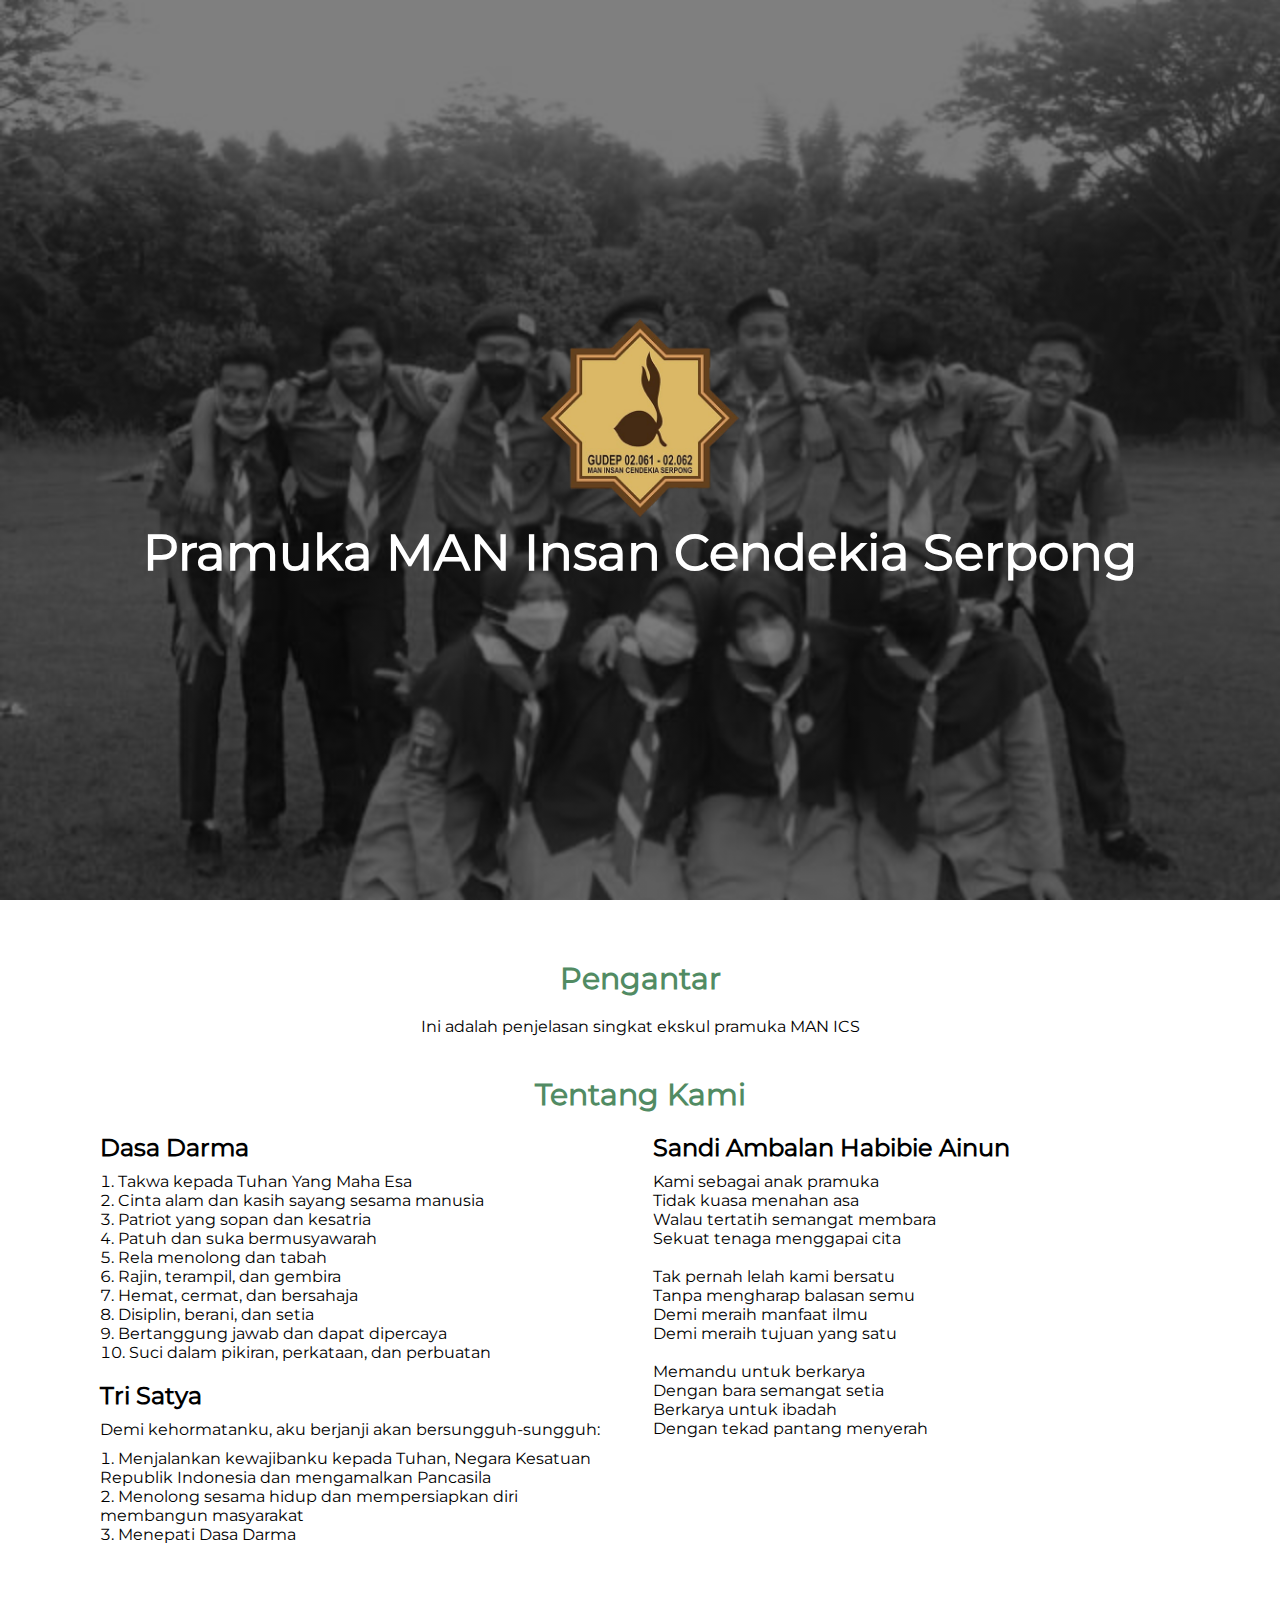
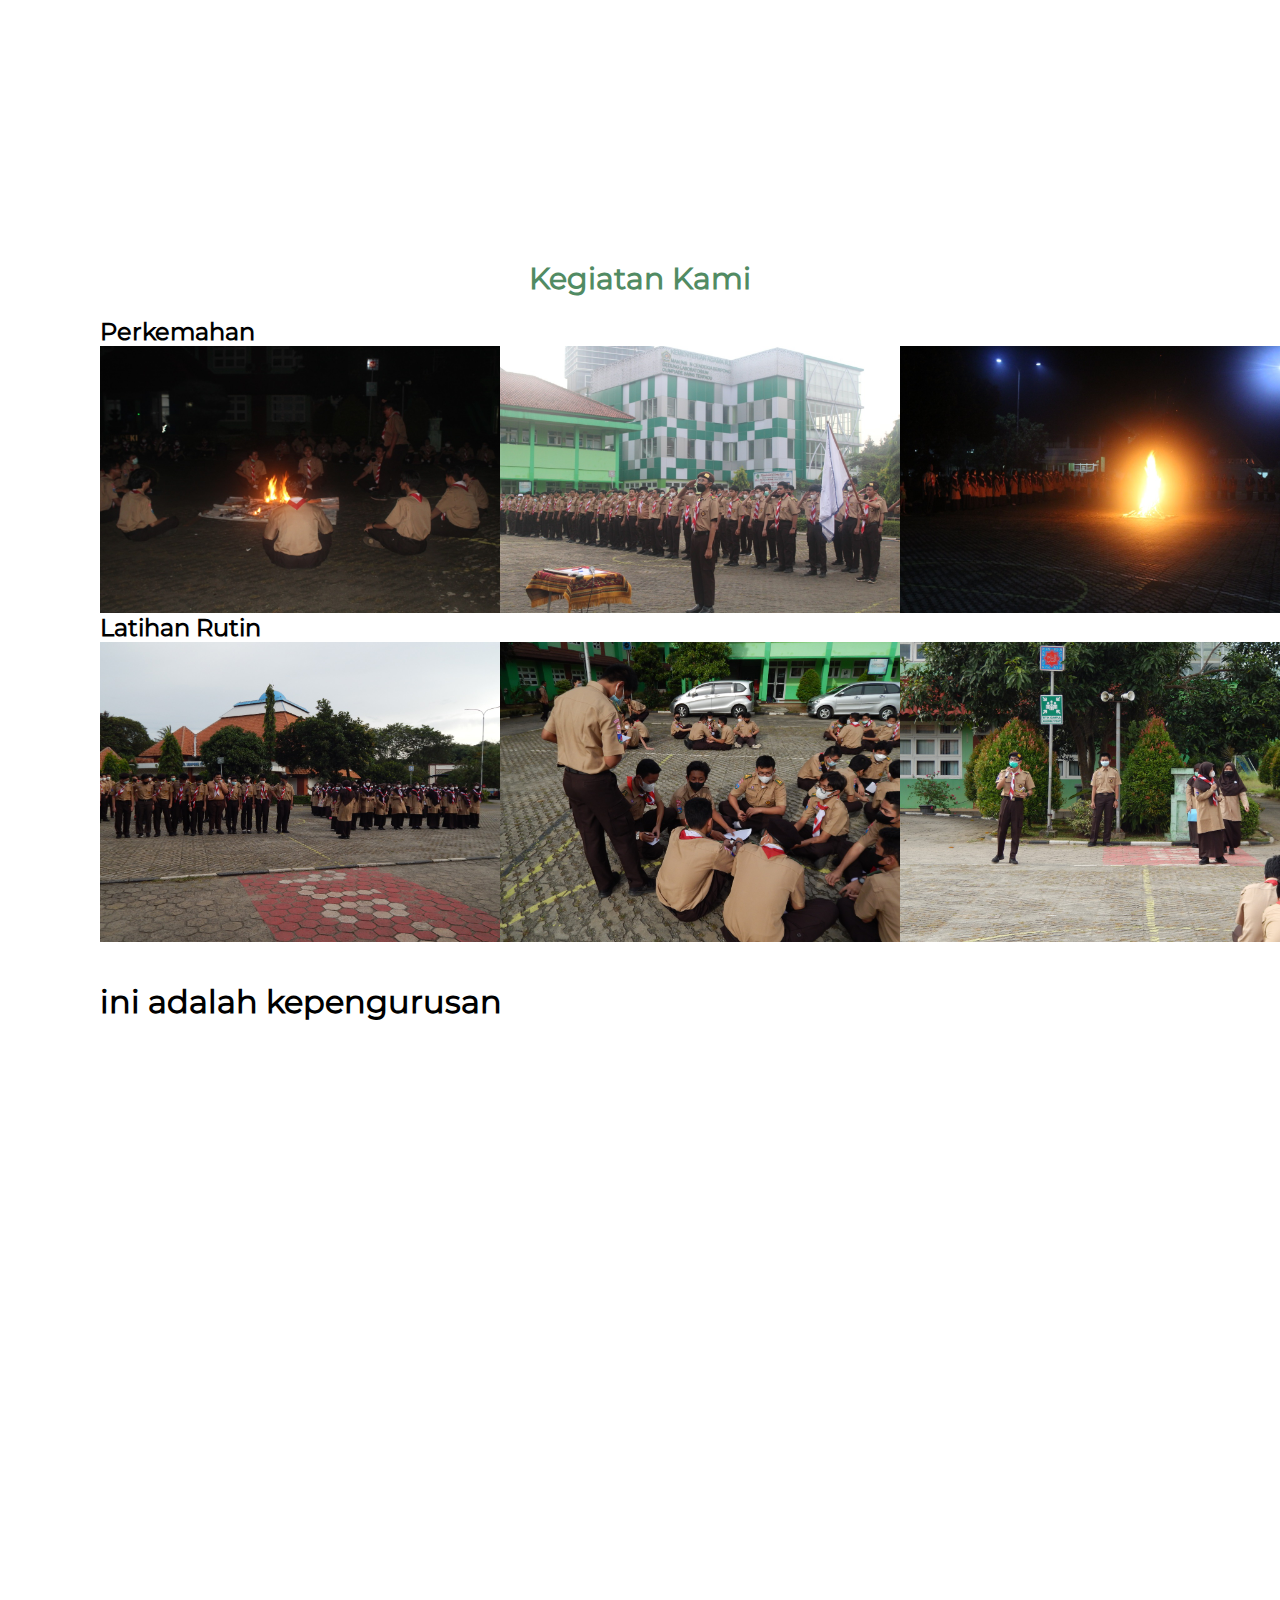
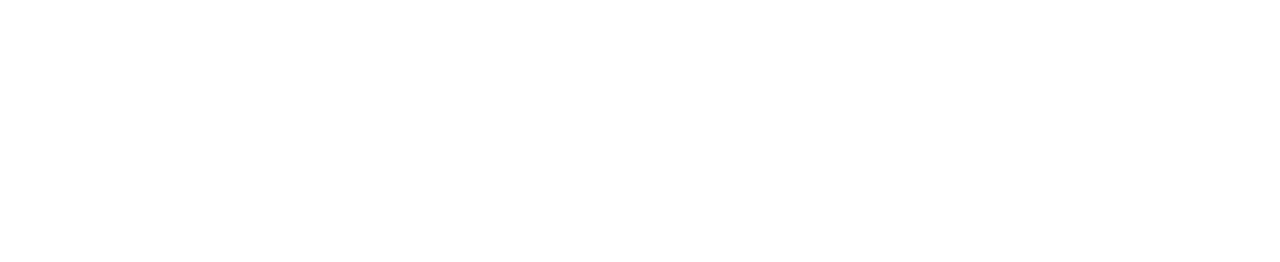
==== index.html @ 786d6eca "Add files via upload" ====
<!DOCTYPE html>
<html lang="en">

<head>
    <link rel="stylesheet" href="./index.css">
    <meta charset="UTF-8">
    <meta http-equiv="X-UA-Compatible" content="IE=edge">
    <meta name="viewport" content="width=device-width, initial-scale=1.0">
    <title>Pramuka Insan Cendekia Serpong</title>
</head>

<body>
    <section class="bgrame">
        <div class="box">
            <div>
                <!--
                <img style="width: 200px; height: 200px;" src="gambar\wosm 1.webp">
                <img style="width: 200px; height: 200px;" src="gambar\logo_ic_1-removebg-preview.png">
                -->
                <img style="width: 200px; height: 200px;" src="gambar\logo_pramuka_ic-removebg-preview.png">
            </div>
            <h1 style="color: white; font-size: 50px;">
                Pramuka MAN Insan Cendekia Serpong
            </h1>
        </div>

    </section>
    <section>
        <div style="text-align: center;">
            <h1 class="judulsection">Pengantar</h1>
            <p>
                Ini adalah penjelasan singkat ekskul pramuka MAN ICS
            </p>
        </div>
        <div>
            <h1 class="judulsection">Tentang Kami</h1>
            
            <div class="kotak">
                <div style="padding-right: 50px ;">

                    <h2>Dasa Darma</h2>
                    <ol>
                        <li>Takwa kepada Tuhan Yang Maha Esa </li>
                        <li>Cinta alam dan kasih sayang sesama manusia </li>
                        <li>Patriot yang sopan dan kesatria </li>
                        <li>Patuh dan suka bermusyawarah </li>
                        <li>Rela menolong dan tabah </li>
                        <li>Rajin, terampil, dan gembira </li>
                        <li>Hemat, cermat, dan bersahaja</li>
                        <li>Disiplin, berani, dan setia </li>
                        <li>Bertanggung jawab dan dapat dipercaya </li>
                        <li>Suci dalam pikiran, perkataan, dan perbuatan</li> 
                    </ol>
                    <br>
                    <h2>Tri Satya</h2>
                    <p style="padding-top: 10px;">
                        Demi kehormatanku, aku berjanji akan bersungguh-sungguh: <br>
                        <ol>
                            <li>Menjalankan kewajibanku kepada Tuhan, Negara Kesatuan Republik Indonesia dan mengamalkan
                            Pancasila</li>
                            <li>Menolong sesama hidup dan mempersiapkan diri membangun masyarakat</li>
                            <li>Menepati Dasa Darma</li>
                        </ol>
                    </p>
                </div>

                <div>
                    <h2>Sandi Ambalan Habibie Ainun</h2>
                    <p style="padding-top: 10px;">
                        Kami sebagai anak pramuka <br>
                        Tidak kuasa menahan asa <br>
                        Walau tertatih semangat membara <br>
                        Sekuat tenaga menggapai cita <br>
                        <br>
                        Tak pernah lelah kami bersatu <br>
                        Tanpa mengharap balasan semu <br>
                        Demi meraih manfaat ilmu <br>
                        Demi meraih tujuan yang satu <br>
                        <br>
                        Memandu untuk berkarya <br>
                        Dengan bara semangat setia <br>
                        Berkarya untuk ibadah <br>
                        Dengan tekad pantang menyerah <br>
                    </p>
                </div>
            </div>
        </div>
    </section>
    <!-- ini bagian kegiatan-->
    <section style="height:100%;">
        <div>
            <h1 class="judulsection">Kegiatan Kami</h1>
        </div>
        <div>
            <h2>Perkemahan</h2>
            <div class="fotofoto">
                <img src="./gambar/Gambar perkemahan/kemah 1.jpeg">
                <img src="./gambar/Gambar perkemahan/kemah 2.jpeg">
                <img src="./gambar/Gambar perkemahan/kemah 3.jpeg">
            </div>
            <h2>Latihan Rutin</h2>
            <div class="fotofoto">
                <img src="./gambar/gambar latihan rutin/latrutin 1.jpeg">
                <img src="./gambar/gambar latihan rutin/latrutin 2.jpeg">
                <img src="./gambar/gambar latihan rutin/latrutin 3.jpeg">
            </div>
        </div>
    </section>
    <!--ini bagian kepengurusan-->
    <section class="kotak">
        <div>
            <h1>ini adalah kepengurusan</h1>
        </div>
    </section>
</body>

</html>
---- index.css ----
html{
    overflow-x: hidden;
}
.box{
    display: flex;
    height: 100%;
    width: 100%;
    flex-direction: column;
    align-items: center;
    justify-content: center;
}
.bgrame{
    background:linear-gradient( rgba(0, 0, 0, 0.5), rgba(0, 0, 0, 0.5) ), url('./gambar/ikon\ sangin\ 1\ baw.jpg');
    
    width: 100vw;
    height: 100vh;
    background-size: cover;
    background-position: center;
}
* {
    padding: 0;
    margin: 0;
    box-sizing: border-box;
}
@font-face{
    font-family: montserrat;
    src: url(./font/Montserrat/static/Montserrat-Regular.ttf);
}
@font-face{
    font-family: minecraft;
    src: url(./font/minecraftia/Minecraftia-Regular.ttf);
}
body {
    font-family: montserrat ;
}
.kotak{
    display: flex;
    flex-direction: row;
}
.kotak > *{
    width: 100%
}
section {
    padding: 20px 100px;
    height: 100vh;
}
ol{
    padding-top: 10px; list-style-position: inside;
}
.judulsection {
    text-align: center;
    margin-top: 20px; 
    font-size: 30px; 
    color: #518b63; 
    padding: 20px;
}
.fotofoto {
    display: flex;
    flex-direction: row;
}
.fotofoto img {
    width: 400px;
}
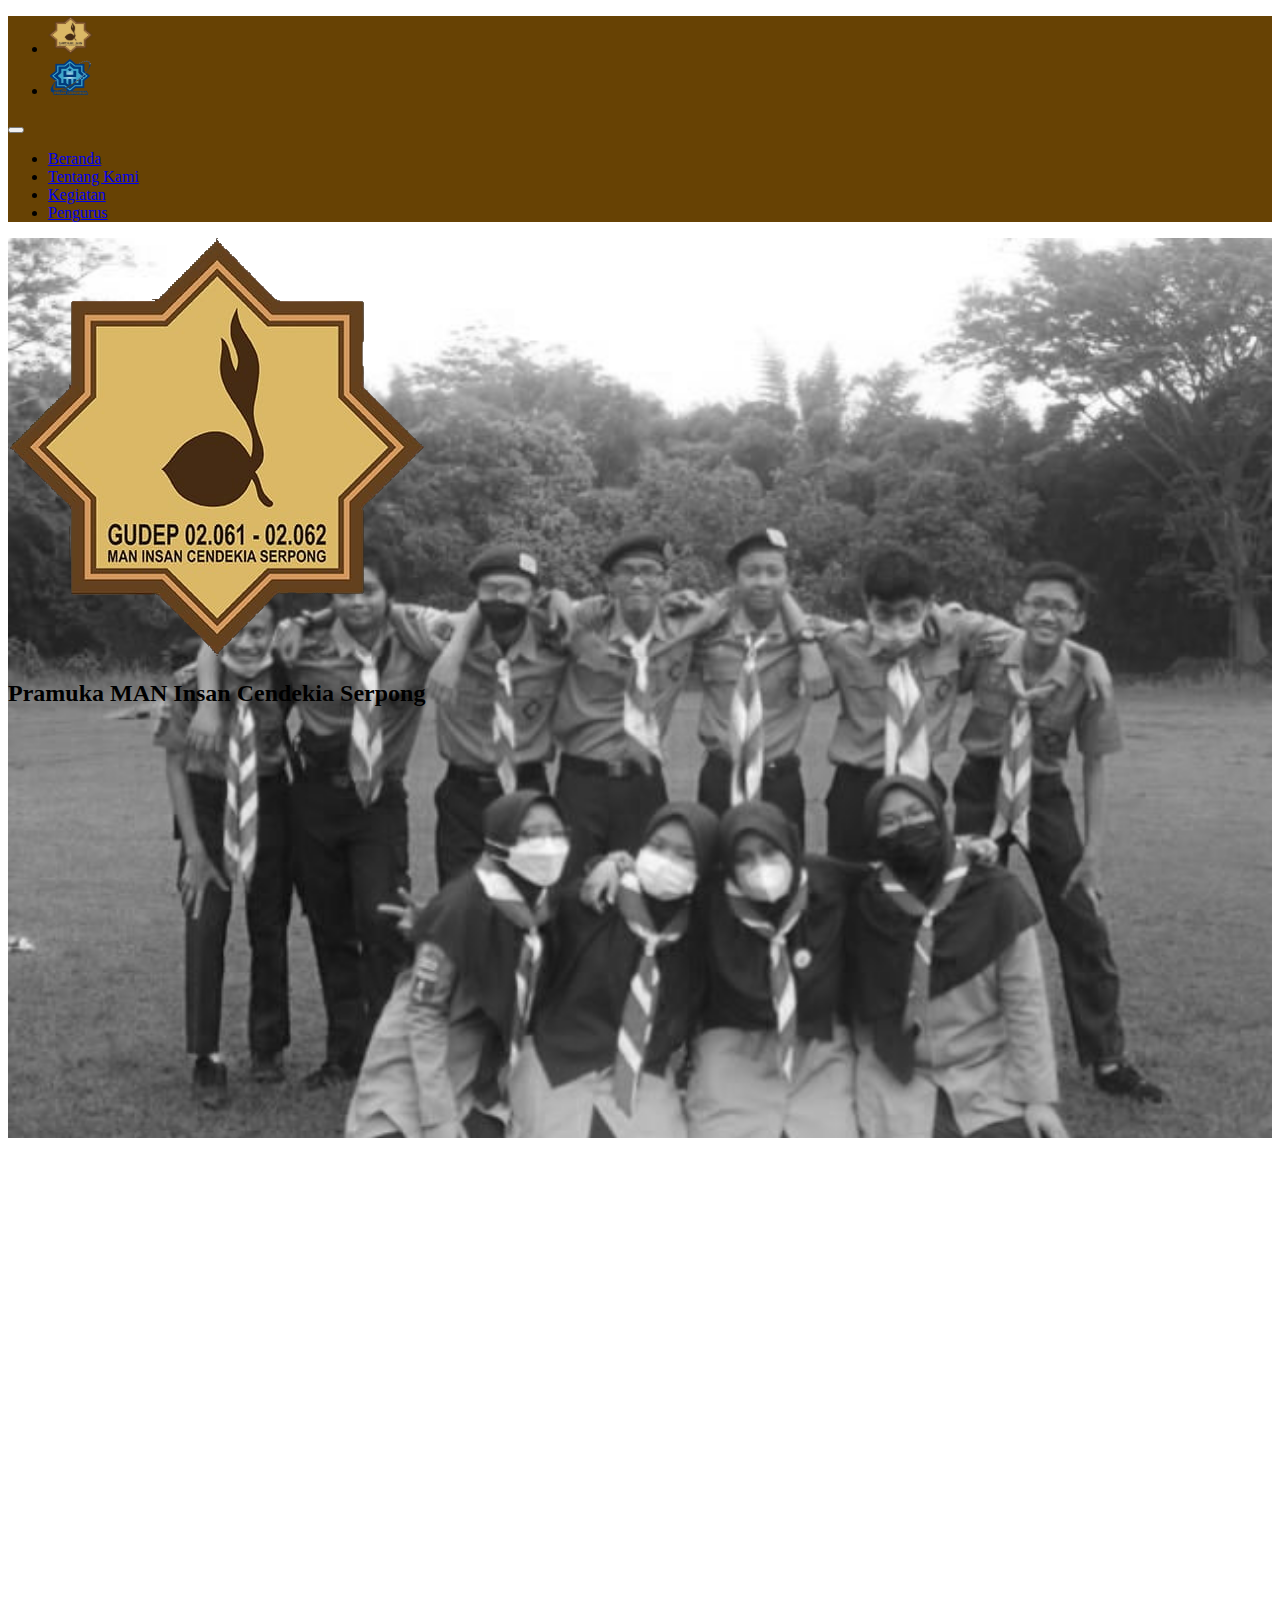
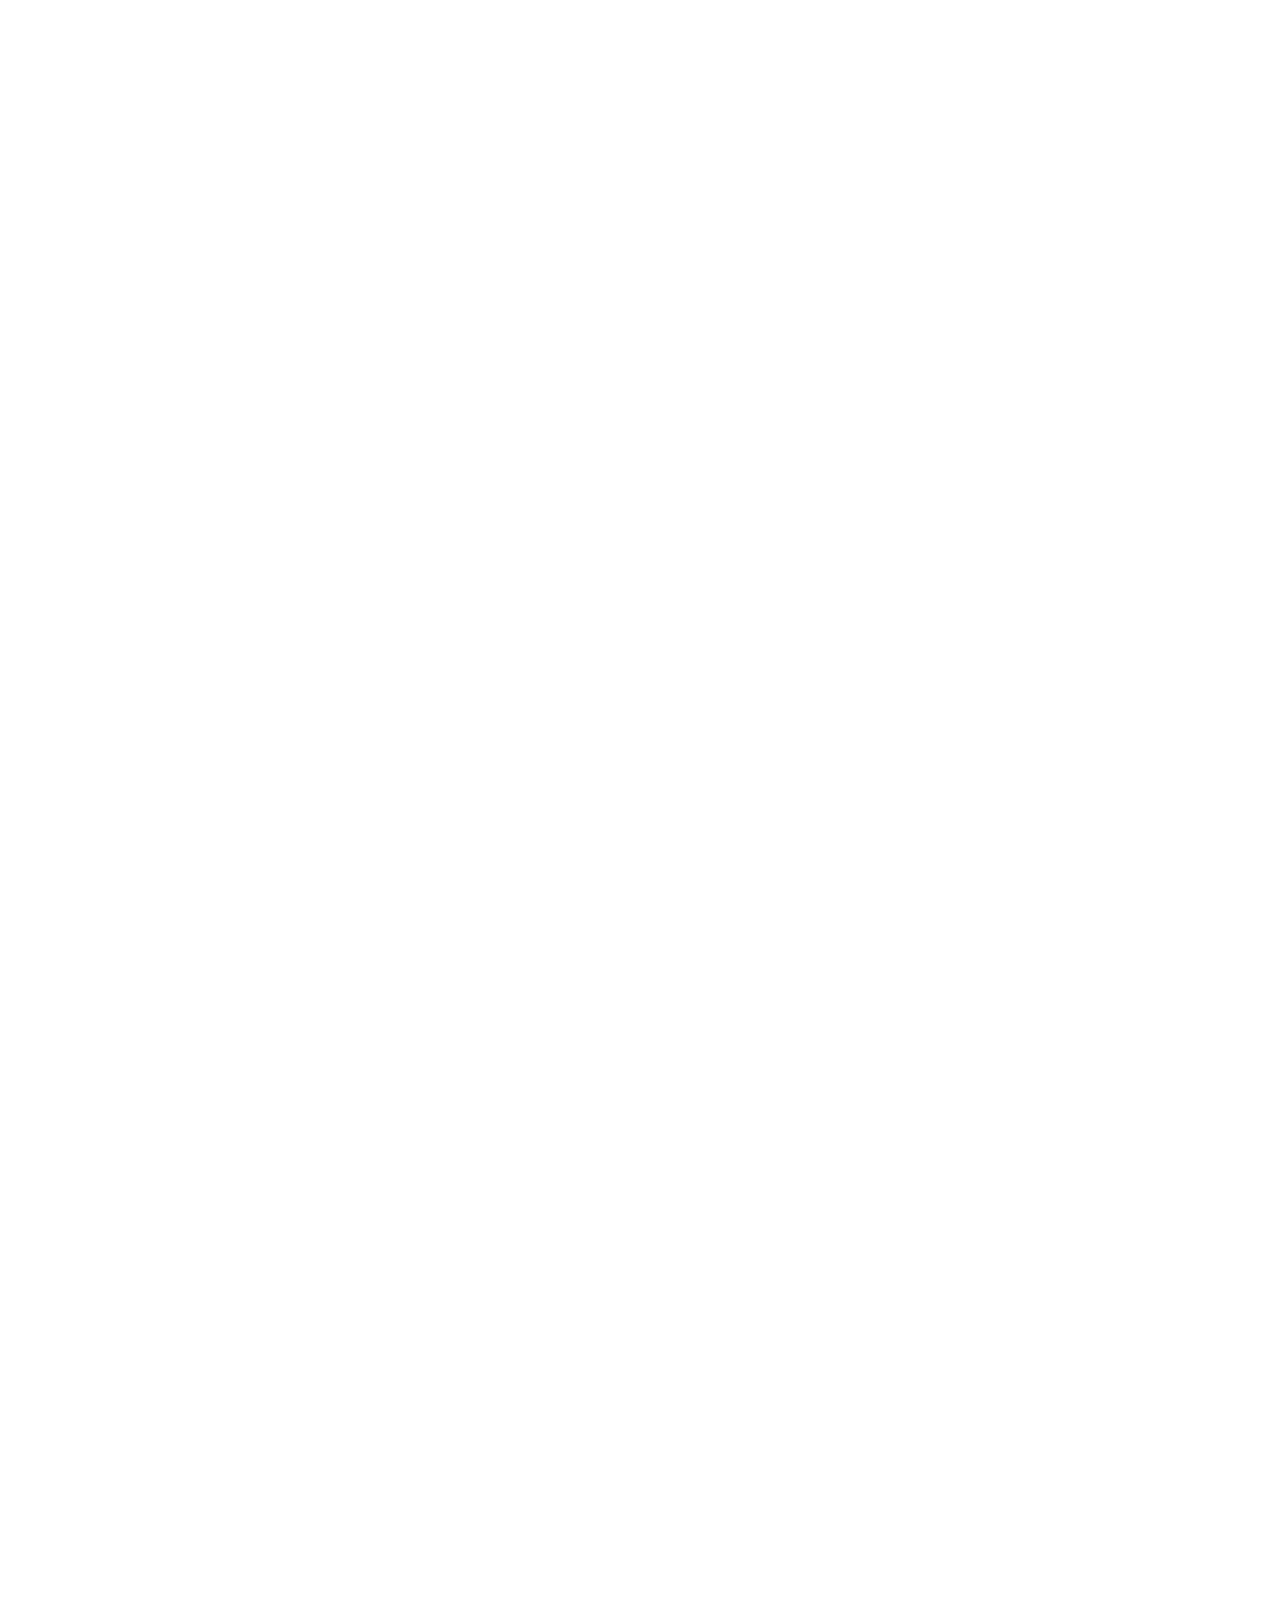
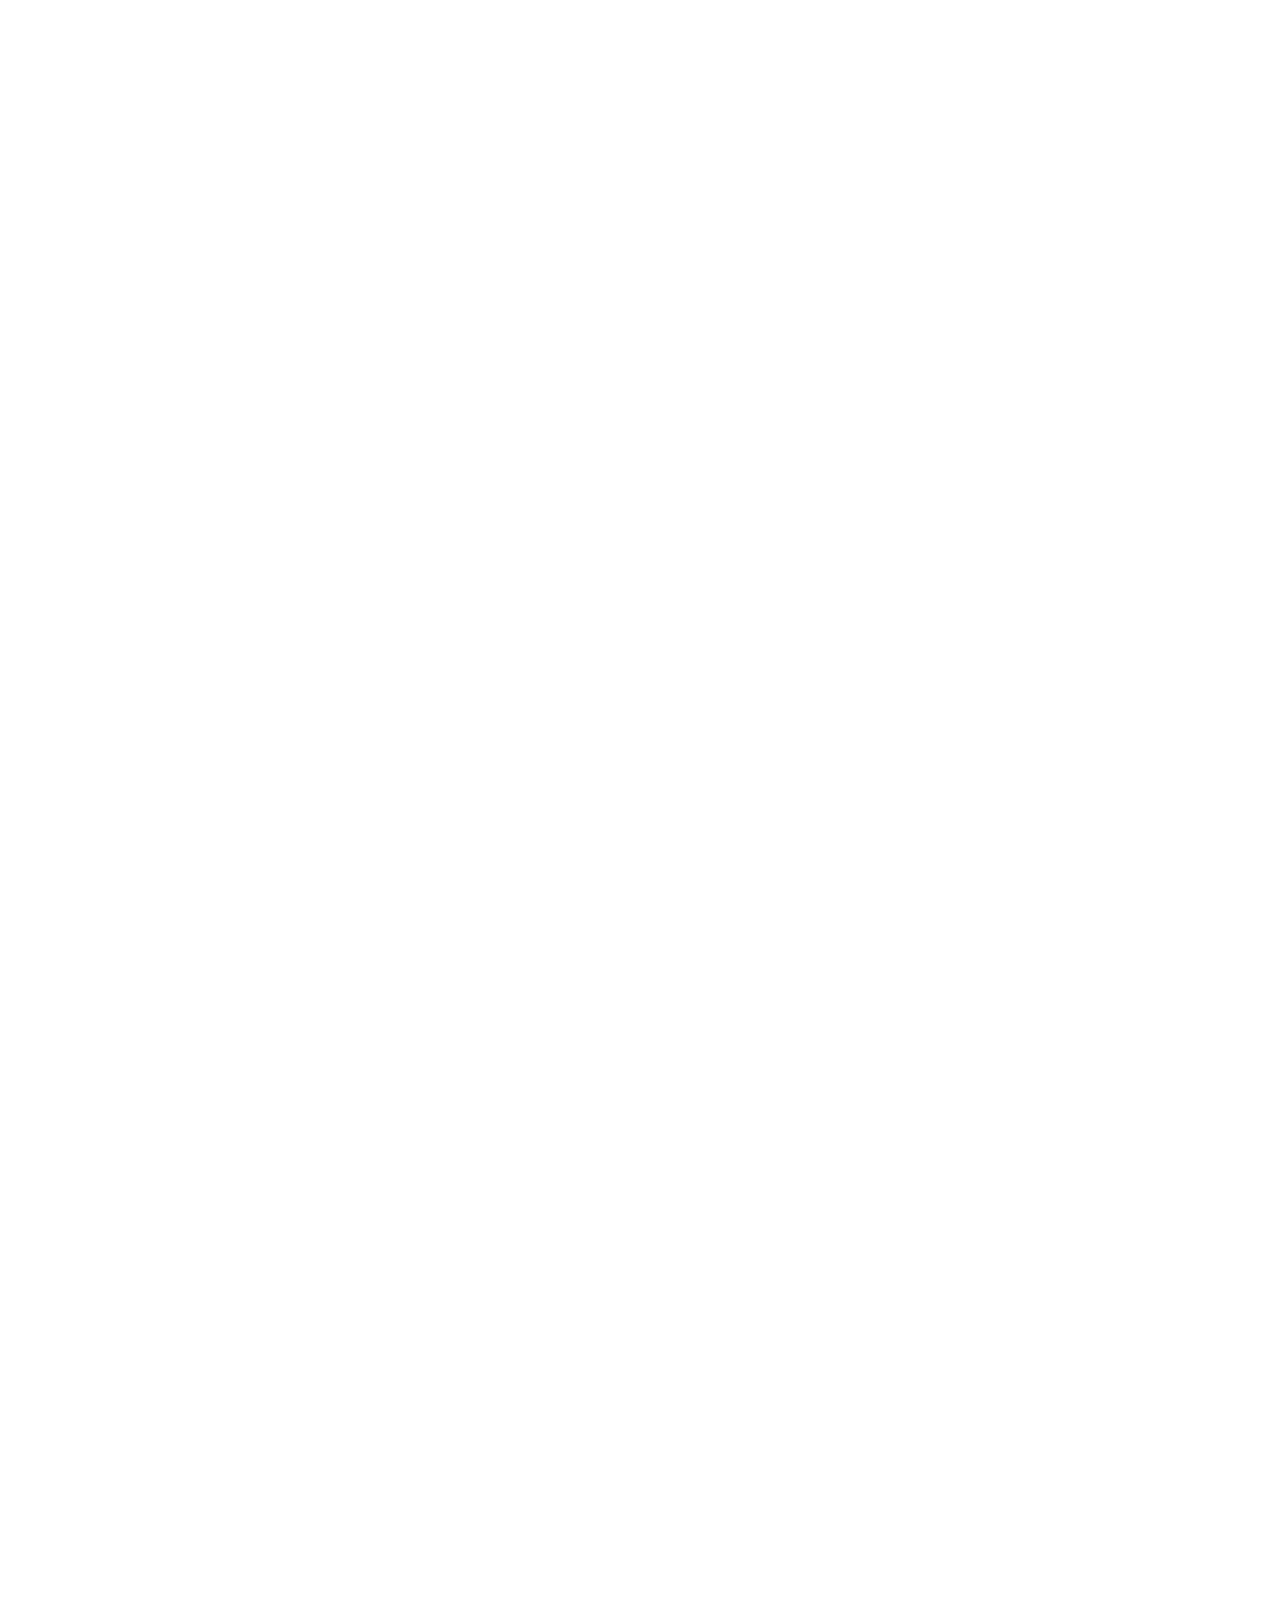
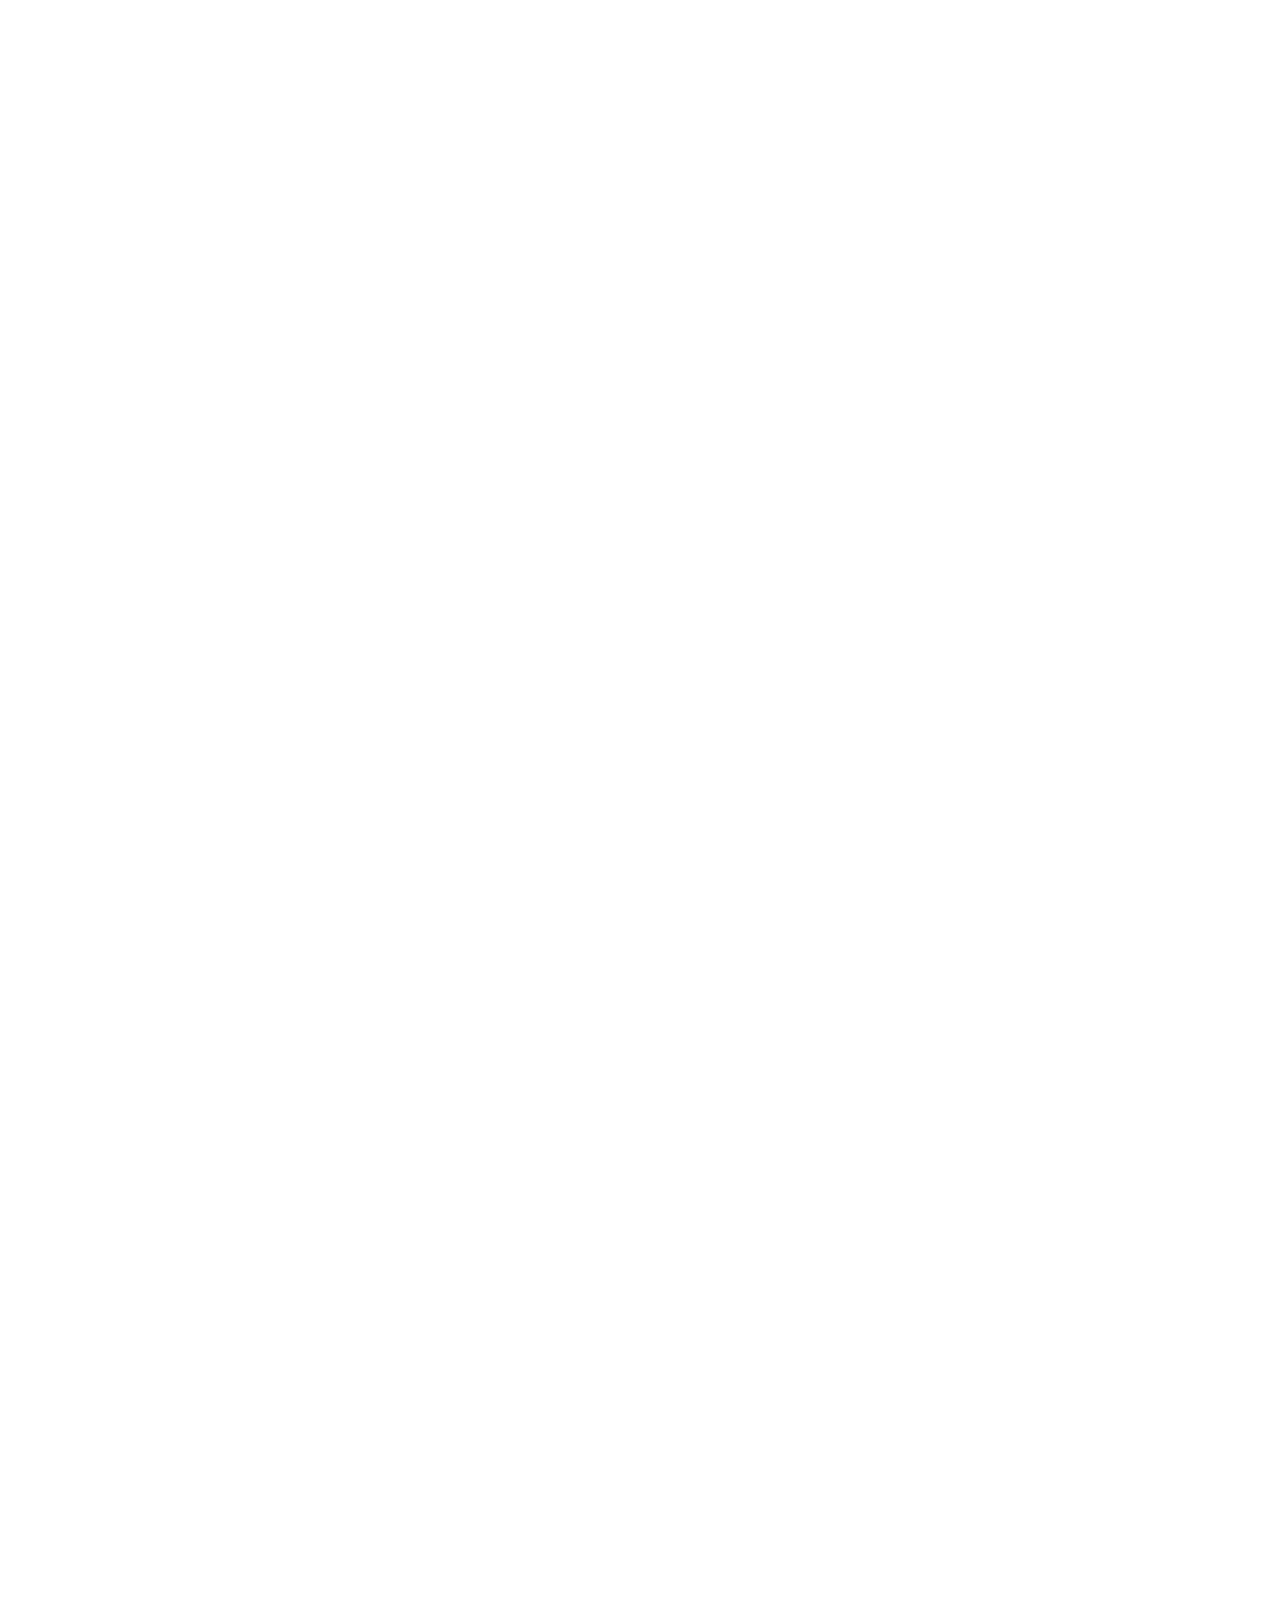
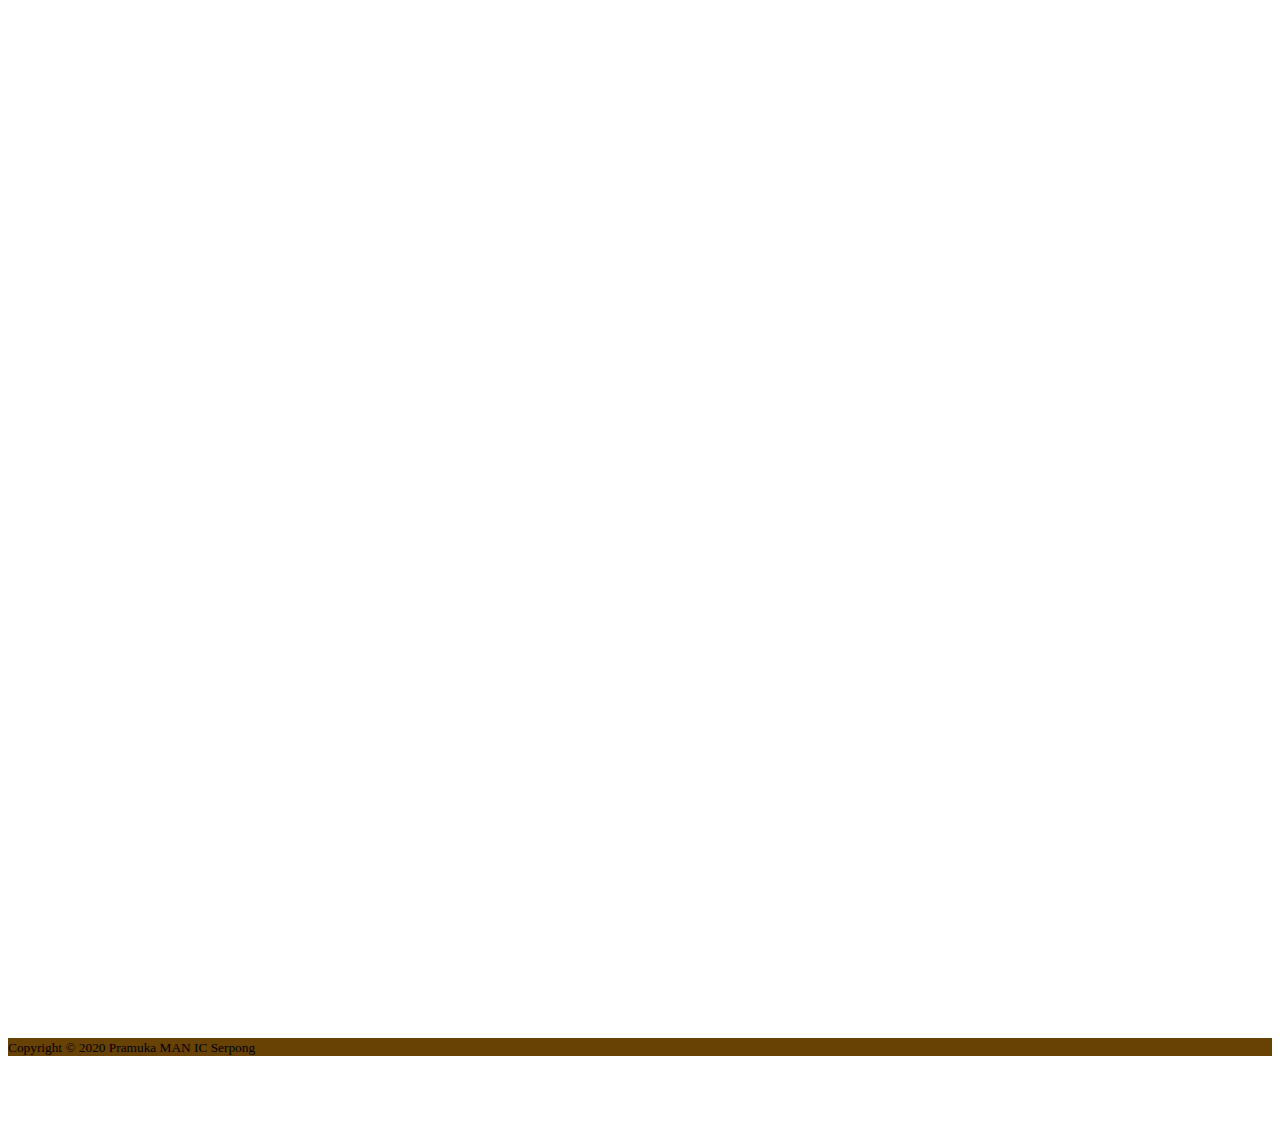
==== commit d61a63a4: "Merge pull request #1 from KomaruddinNursi/main" ====
--- a/index.html
+++ b/index.html
@@ -2,116 +2,270 @@
 <html lang="en">
 
 <head>
-    <link rel="stylesheet" href="./index.css">
     <meta charset="UTF-8">
     <meta http-equiv="X-UA-Compatible" content="IE=edge">
     <meta name="viewport" content="width=device-width, initial-scale=1.0">
-    <title>Pramuka Insan Cendekia Serpong</title>
+    <title>Pramuka IC</title>
+    <link href="https://unpkg.com/aos@2.3.1/dist/aos.css" rel="stylesheet">
+    <link href="https://cdn.jsdelivr.net/npm/bootstrap@5.2.0-beta1/dist/css/bootstrap.min.css" rel="stylesheet"
+        integrity="sha384-0evHe/X+R7YkIZDRvuzKMRqM+OrBnVFBL6DOitfPri4tjfHxaWutUpFmBp4vmVor" crossorigin="anonymous">
 </head>
 
 <body>
-    <section class="bgrame">
-        <div class="box">
-            <div>
-                <!--
-                <img style="width: 200px; height: 200px;" src="gambar\wosm 1.webp">
-                <img style="width: 200px; height: 200px;" src="gambar\logo_ic_1-removebg-preview.png">
-                -->
-                <img style="width: 200px; height: 200px;" src="gambar\logo_pramuka_ic-removebg-preview.png">
-            </div>
-            <h1 style="color: white; font-size: 50px;">
-                Pramuka MAN Insan Cendekia Serpong
-            </h1>
-        </div>
-
-    </section>
-    <section>
-        <div style="text-align: center;">
-            <h1 class="judulsection">Pengantar</h1>
-            <p>
-                Ini adalah penjelasan singkat ekskul pramuka MAN ICS
-            </p>
-        </div>
-        <div>
-            <h1 class="judulsection">Tentang Kami</h1>
-            
-            <div class="kotak">
-                <div style="padding-right: 50px ;">
-
-                    <h2>Dasa Darma</h2>
-                    <ol>
-                        <li>Takwa kepada Tuhan Yang Maha Esa </li>
-                        <li>Cinta alam dan kasih sayang sesama manusia </li>
-                        <li>Patriot yang sopan dan kesatria </li>
-                        <li>Patuh dan suka bermusyawarah </li>
-                        <li>Rela menolong dan tabah </li>
-                        <li>Rajin, terampil, dan gembira </li>
-                        <li>Hemat, cermat, dan bersahaja</li>
-                        <li>Disiplin, berani, dan setia </li>
-                        <li>Bertanggung jawab dan dapat dipercaya </li>
-                        <li>Suci dalam pikiran, perkataan, dan perbuatan</li> 
-                    </ol>
-                    <br>
-                    <h2>Tri Satya</h2>
-                    <p style="padding-top: 10px;">
-                        Demi kehormatanku, aku berjanji akan bersungguh-sungguh: <br>
+    <nav class="navbar navbar-expand-lg px-3 fixed-top shadow" style="background-color: #674204;">
+        <div class="container-fluid">
+            <ul class="navbar-nav bg-warning p-3 rounded ">
+                <li class="nav-item">
+                    <a class="navbar-brand" href="/index.html">
+                        <img src="gambar/logo_pramuka_ic-removebg-preview.png" alt="" width="45" height="38">
+                    </a>
+                </li>
+                <li class="nav-item">
+                    <a class="navbar-brand" href="/index.html">
+                        <img src="gambar/logo_ic_1-removebg-preview.png" alt="" width="45" height="38">
+                    </a>
+                </li>
+            </ul>
+
+            <div class="nav d-flex justify-content-center">
+                <button class="navbar-toggler" type="button" data-bs-toggle="collapse"
+                    data-bs-target="#navbarTogglerDemo02" aria-controls="navbarTogglerDemo02" aria-expanded="false"
+                    aria-label="Toggle navigation">
+                    <span class="navbar-toggler-icon"></span>
+                </button>
+                <div class="collapse navbar-collapse" id="navbarTogglerDemo02">
+                    <ul class="navbar-nav me-auto mb-2 mb-lg-0 justify-content-center">
+                        <li class="nav-item">
+                            <a class="nav-link active text-white" aria-current="page" href="#">Beranda</a>
+                        </li>
+                        <li class="nav-item">
+                            <a class="nav-link text-white" href="#tentangkami">Tentang Kami</a>
+                        </li>
+                        <li class="nav-item">
+                            <a class="nav-link text-white" href="#kegiatan">Kegiatan</a>
+                        </li>
+                        <li class="nav-item">
+                            <a class="nav-link text-white" href="#">Pengurus</a>
+                        </li>
+                    </ul>
+                </div>
+            </div>
+        </div>
+    </nav>
+
+    <main class="bg-body text-dark">
+        <div id="home" class="bg-primary container-fluid"
+            style="min-height: 100vh; background-size:cover; background-position: center; background-image: url('gambar/ikon\ sangin\ 1\ baw.jpg')">
+            <div class="row" style="min: height 100vh;">
+                <div class=" py-5 mt-5 col-md-6 m-auto text-center text-white">
+                    <img src="gambar/logo_pramuka_ic-removebg-preview.png" alt="">
+                    <h2>Pramuka MAN Insan Cendekia Serpong</h2>
+                </div>
+            </div>
+        </div>
+
+        <!-- ini bagian Tentang -->
+        <div class="container-fluid">
+            <h2 class="text-center text-warning mt-3" data-aos="fade-down" data-aos-duration="5000" id="tentangkami">Tentang
+                Kami</h2>
+            <div class="container ">
+                <div class="row bg-warning p-3 shadow rounded my-2" data-aos="fade-up" data-aos-duration="3000">
+                    <div class="col-md-4 mt-1 px-3 py-2 bg-white" data-aos="fade-down" data-aos-duration="1500">
+                        <h3 class="text-center text-warning">Dasa Darma</h3>
+                        <ol class="mt-2">
+                            <li>Takwa kepada Tuhan Yang Maha Esa </li>
+                            <li>Cinta alam dan kasih sayang sesama manusia </li>
+                            <li>Patriot yang sopan dan kesatria </li>
+                            <li>Patuh dan suka bermusyawarah </li>
+                            <li>Rela menolong dan tabah </li>
+                            <li>Rajin, terampil, dan gembira </li>
+                            <li>Hemat, cermat, dan bersahaja</li>
+                            <li>Disiplin, berani, dan setia </li>
+                            <li>Bertanggung jawab dan dapat dipercaya </li>
+                            <li>Suci dalam pikiran, perkataan, dan perbuatan</li>
+                        </ol>
+                    </div>
+                    <div class="col-md-4 mt-1 px-3 py-2 bg-white" data-aos="fade-down" data-aos-duration="1500">
+                        <h3 class="text-center text-warning">Tri Satya</h3>
+                        <p style="padding-top: 10px;">
+                            Demi kehormatanku, aku berjanji akan bersungguh-sungguh: <br>
                         <ol>
                             <li>Menjalankan kewajibanku kepada Tuhan, Negara Kesatuan Republik Indonesia dan mengamalkan
-                            Pancasila</li>
+                                Pancasila</li>
                             <li>Menolong sesama hidup dan mempersiapkan diri membangun masyarakat</li>
                             <li>Menepati Dasa Darma</li>
                         </ol>
-                    </p>
-                </div>
-
-                <div>
-                    <h2>Sandi Ambalan Habibie Ainun</h2>
-                    <p style="padding-top: 10px;">
-                        Kami sebagai anak pramuka <br>
-                        Tidak kuasa menahan asa <br>
-                        Walau tertatih semangat membara <br>
-                        Sekuat tenaga menggapai cita <br>
-                        <br>
-                        Tak pernah lelah kami bersatu <br>
-                        Tanpa mengharap balasan semu <br>
-                        Demi meraih manfaat ilmu <br>
-                        Demi meraih tujuan yang satu <br>
-                        <br>
-                        Memandu untuk berkarya <br>
-                        Dengan bara semangat setia <br>
-                        Berkarya untuk ibadah <br>
-                        Dengan tekad pantang menyerah <br>
-                    </p>
-                </div>
-            </div>
-        </div>
-    </section>
-    <!-- ini bagian kegiatan-->
-    <section style="height:100%;">
-        <div>
-            <h1 class="judulsection">Kegiatan Kami</h1>
-        </div>
-        <div>
-            <h2>Perkemahan</h2>
-            <div class="fotofoto">
-                <img src="./gambar/Gambar perkemahan/kemah 1.jpeg">
-                <img src="./gambar/Gambar perkemahan/kemah 2.jpeg">
-                <img src="./gambar/Gambar perkemahan/kemah 3.jpeg">
-            </div>
-            <h2>Latihan Rutin</h2>
-            <div class="fotofoto">
-                <img src="./gambar/gambar latihan rutin/latrutin 1.jpeg">
-                <img src="./gambar/gambar latihan rutin/latrutin 2.jpeg">
-                <img src="./gambar/gambar latihan rutin/latrutin 3.jpeg">
-            </div>
-        </div>
-    </section>
-    <!--ini bagian kepengurusan-->
-    <section class="kotak">
-        <div>
-            <h1>ini adalah kepengurusan</h1>
-        </div>
-    </section>
+                        </p>
+                    </div>
+                    <div class="col-md-4 mt-1 px-3 py-2 bg-white" data-aos="fade-down" data-aos-duration="1500">
+                        <h3 class="text-center text-warning">Sandi Ambalan</h3>
+                        <p class="mt-2 text-center">
+                            Kami sebagai anak pramuka <br>
+                            Tidak kuasa menahan asa <br>
+                            Walau tertatih semangat membara <br>
+                            Sekuat tenaga menggapai cita <br>
+                            <br>
+                            Tak pernah lelah kami bersatu <br>
+                            Tanpa mengharap balasan semu <br>
+                            Demi meraih manfaat ilmu <br>
+                            Demi meraih tujuan yang satu <br>
+                            <br>
+                            Memandu untuk berkarya <br>
+                            Dengan bara semangat setia <br>
+                            Berkarya untuk ibadah <br>
+                            Dengan tekad pantang menyerah <br>
+                        </p>
+                    </div>
+
+                </div>
+            </div>
+        </div>
+
+        <!-- ini bagian kegiatan Perkemahan versi 1 -->
+        <!-- <div class="container-fluid">
+            <h2 class="text-center mt-3  text-warning" id="tentangkami">Kegiatan</h2>
+            <div class="container p-3 py-3 my-2 shadow bg-warning rounded">
+                <div class="row">
+                    <div class="col-lg-6">
+                        <h3 class="text-center text-white">Perkemahan</h3>
+                        <div id="carouselExampleInterval" class="carousel slide border:2px;" data-bs-ride="carousel">
+                            <div class="carousel-inner">
+                                <div class="carousel-item active" data-bs-interval="1000">
+                                    <img src="gambar/Gambar perkemahan/kemah 1.jpeg" class="d-block rounded w-100"
+                                        alt="...">
+                                </div>
+                                <div class="carousel-item" data-bs-interval="2000">
+                                    <img src="gambar/Gambar perkemahan/kemah 2.jpeg" class="d-block rounded w-100"
+                                        alt="...">
+                                </div>
+                                <div class="carousel-item">
+                                    <img src="gambar/Gambar perkemahan/kemah 3.jpeg" class="d-block rounded w-100"
+                                        alt="...">
+                                </div>
+                            </div>
+                            <button class="carousel-control-prev" type="button"
+                                data-bs-target="#carouselExampleInterval" data-bs-slide="prev">
+                                <span class="carousel-control-prev-icon" aria-hidden="true"></span>
+                                <span class="visually-hidden">Previous</span>
+                            </button>
+                            <button class="carousel-control-next" type="button"
+                                data-bs-target="#carouselExampleInterval" data-bs-slide="next">
+                                <span class="carousel-control-next-icon" aria-hidden="true"></span>
+                                <span class="visually-hidden">Next</span>
+                            </button>
+                        </div>
+
+                        <div class="mt-0">
+                            <p>
+                                <small class="text-muted fw-semibold">Informasi : </small><br>
+                                <small class="text-muted">Semua gambar yang ditampilkan, diambil di Lokasi (MAN IC
+                                    Serpong, Tangsel, Banten)</small>
+                            </p>
+                        </div>
+                    </div>
+
+                    <div class="col-lg-6">
+                        <h3 class="text-center text-white">Latihan Rutin</h3>
+                        <div id="carouselExampleInterval" class="carousel slide" data-bs-ride="carousel">
+                            <div class="carousel-inner">
+                                <div class="carousel-item active" data-bs-interval="1000">
+                                    <img src="gambar/gambar latihan rutin/latrutin 1.jpeg" class="d-block rounded w-100"
+                                        alt="...">
+                                </div>
+                                <div class="carousel-item" data-bs-interval="2000">
+                                    <img src="gambar/gambar latihan rutin/latrutin 2.jpeg" class="d-block rounded w-100"
+                                        alt="...">
+                                </div>
+                                <div class="carousel-item">
+                                    <img src="gambar/gambar latihan rutin/latrutin 3.jpeg" class="d-block rounded w-100"
+                                        alt="...">
+                                </div>
+                            </div>
+                            <button class="carousel-control-prev" type="button"
+                                data-bs-target="#carouselExampleInterval" data-bs-slide="prev">
+                                <span class="carousel-control-prev-icon" aria-hidden="true"></span>
+                                <span class="visually-hidden">Previous</span>
+                            </button>
+                            <button class="carousel-control-next" type="button"
+                                data-bs-target="#carouselExampleInterval" data-bs-slide="next">
+                                <span class="carousel-control-next-icon" aria-hidden="true"></span>
+                                <span class="visually-hidden">Next</span>
+                            </button>
+                        </div>
+                    </div>
+                </div>
+            </div>
+        </div> -->
+
+
+        <!-- Bagian Kegiatan Versi 2 -->
+
+        <div class="container-fluid p-5">
+            <div class="row">
+                <h3 class="text-center text-warning" id="kegiatan" data-aos="fade-down" data-aos-duration="5000">
+                    Kegiatan</h3>
+                <div class="col-lg-12 shadow bg-warning rounded p-4" data-aos="fade-up" data-aos-duration="3000">
+                    <div id="carouselExampleInterval" class="carousel slide my-3" data-bs-ride="carousel"
+                        data-aos="fade-down" data-aos-duration="1500">
+                        <div class="carousel-inner">
+                            <div class="carousel-item active" data-bs-interval="1000">
+                                <img src="gambar/gambar latihan rutin/latrutin 1.jpeg" class="d-block rounded w-100"
+                                    alt="...">
+                            </div>
+                            <div class="carousel-item" data-bs-interval="2000">
+                                <img src="gambar/gambar latihan rutin/latrutin 2.jpeg" class="d-block rounded w-100"
+                                    alt="...">
+                            </div>
+                            <div class="carousel-item">
+                                <img src="gambar/gambar latihan rutin/latrutin 3.jpeg" class="d-block rounded w-100"
+                                    alt="...">
+                            </div>
+                            <div class="carousel-item">
+                                <img src="gambar/Gambar perkemahan/kemah 1.jpeg" class="d-block rounded w-100"
+                                    alt="...">
+                            </div>
+                            <div class="carousel-item">
+                                <img src="gambar/Gambar perkemahan/kemah 2.jpeg" class="d-block rounded w-100"
+                                    alt="...">
+                            </div>
+                            <div class="carousel-item">
+                                <img src="gambar/Gambar perkemahan/kemah 3.jpeg" class="d-block rounded w-100"
+                                    alt="...">
+                            </div>
+                        </div>
+                        <button class="carousel-control-prev" type="button" data-bs-target="#carouselExampleInterval"
+                            data-bs-slide="prev">
+                            <span class="carousel-control-prev-icon" aria-hidden="true"></span>
+                            <span class="visually-hidden">Previous</span>
+                        </button>
+                        <button class="carousel-control-next" type="button" data-bs-target="#carouselExampleInterval"
+                            data-bs-slide="next">
+                            <span class="carousel-control-next-icon" aria-hidden="true"></span>
+                            <span class="visually-hidden">Next</span>
+                        </button>
+                    </div>
+                </div>
+            </div>
+        </div>
+
+
+    </main>
+
+    <footer>
+        <div class="p-3 text-center text-white" style="background-color:#674204">
+            <small class="d-block">Copyright &copy; 2020 Pramuka MAN IC Serpong</small>
+        </div>
+    </footer>
+
+
+    <!-- JavaScript Bundle with Popper -->
+    <script src="https://cdn.jsdelivr.net/npm/bootstrap@5.2.0-beta1/dist/js/bootstrap.bundle.min.js"
+        integrity="sha384-pprn3073KE6tl6bjs2QrFaJGz5/SUsLqktiwsUTF55Jfv3qYSDhgCecCxMW52nD2"
+        crossorigin="anonymous"></script>
+    <script src="https://unpkg.com/aos@2.3.1/dist/aos.js"></script>
+    <script>
+        AOS.init();
+    </script>
 </body>
 
 </html>